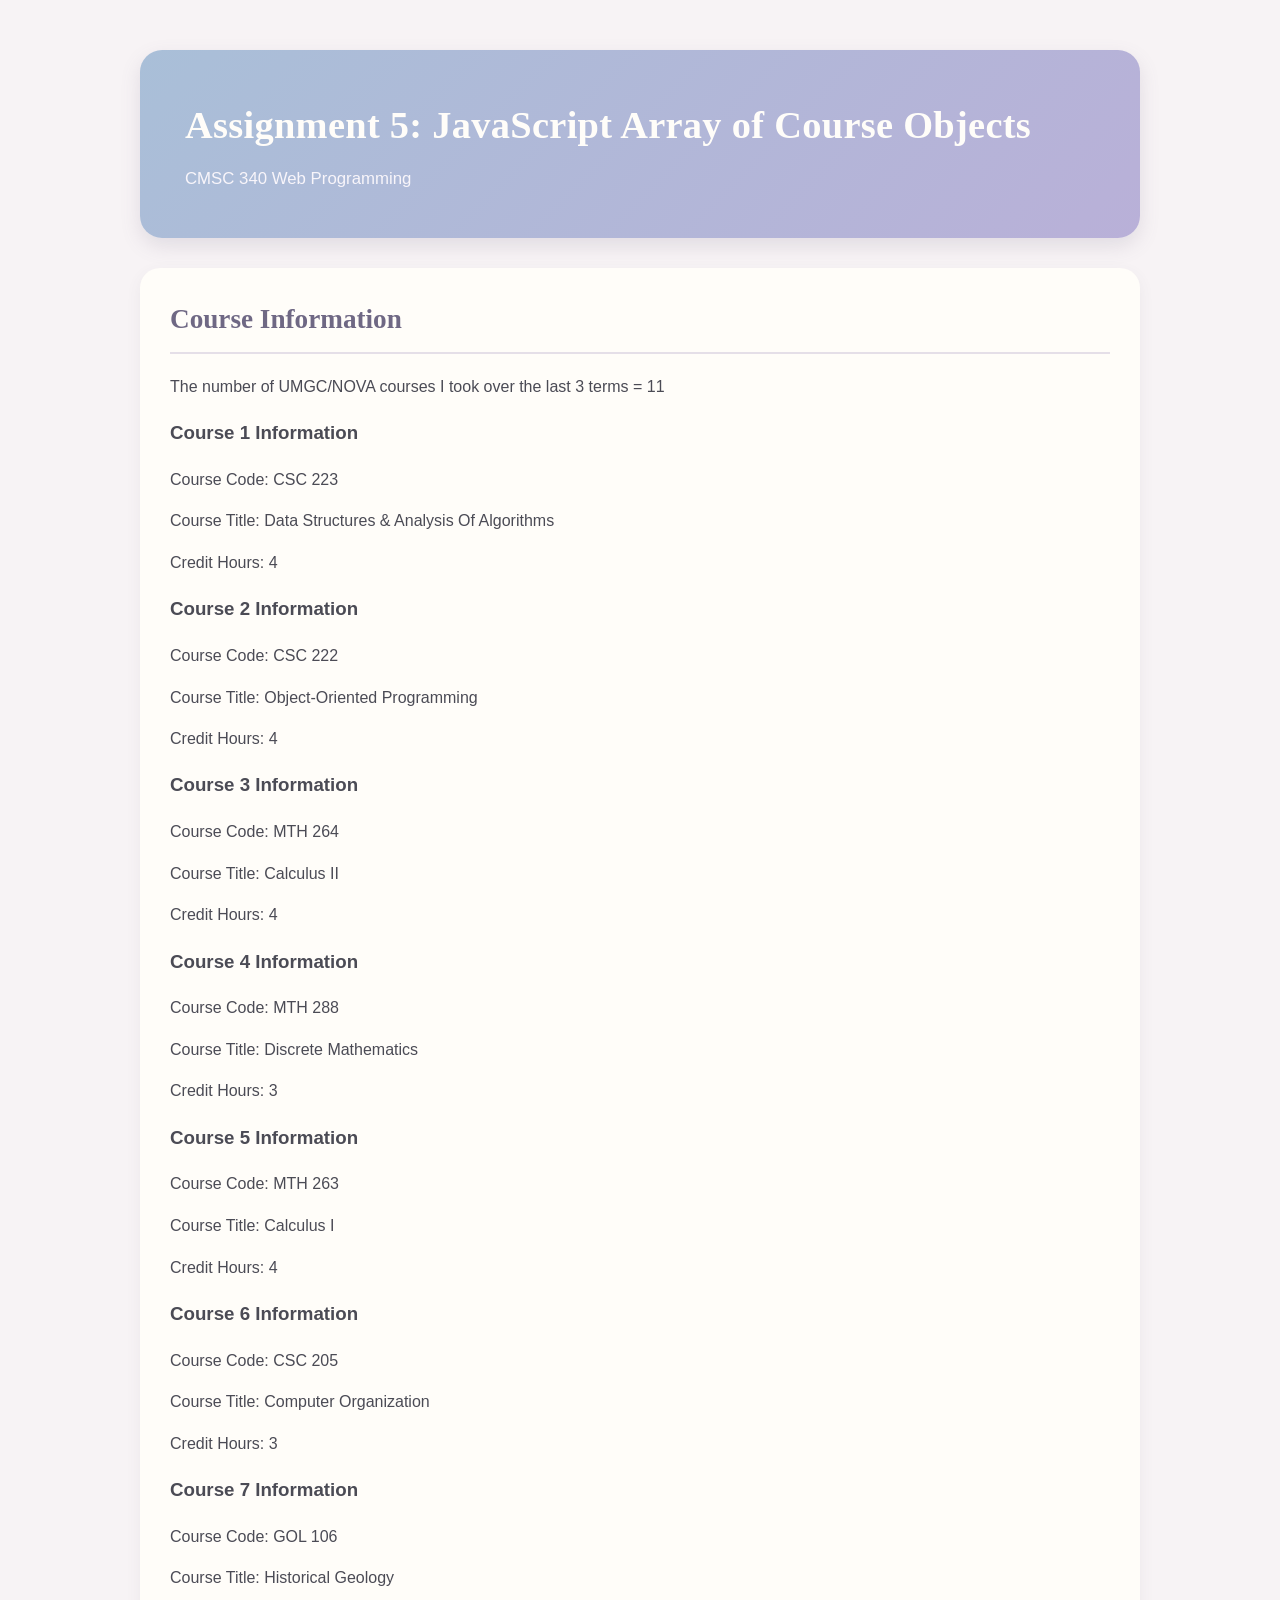
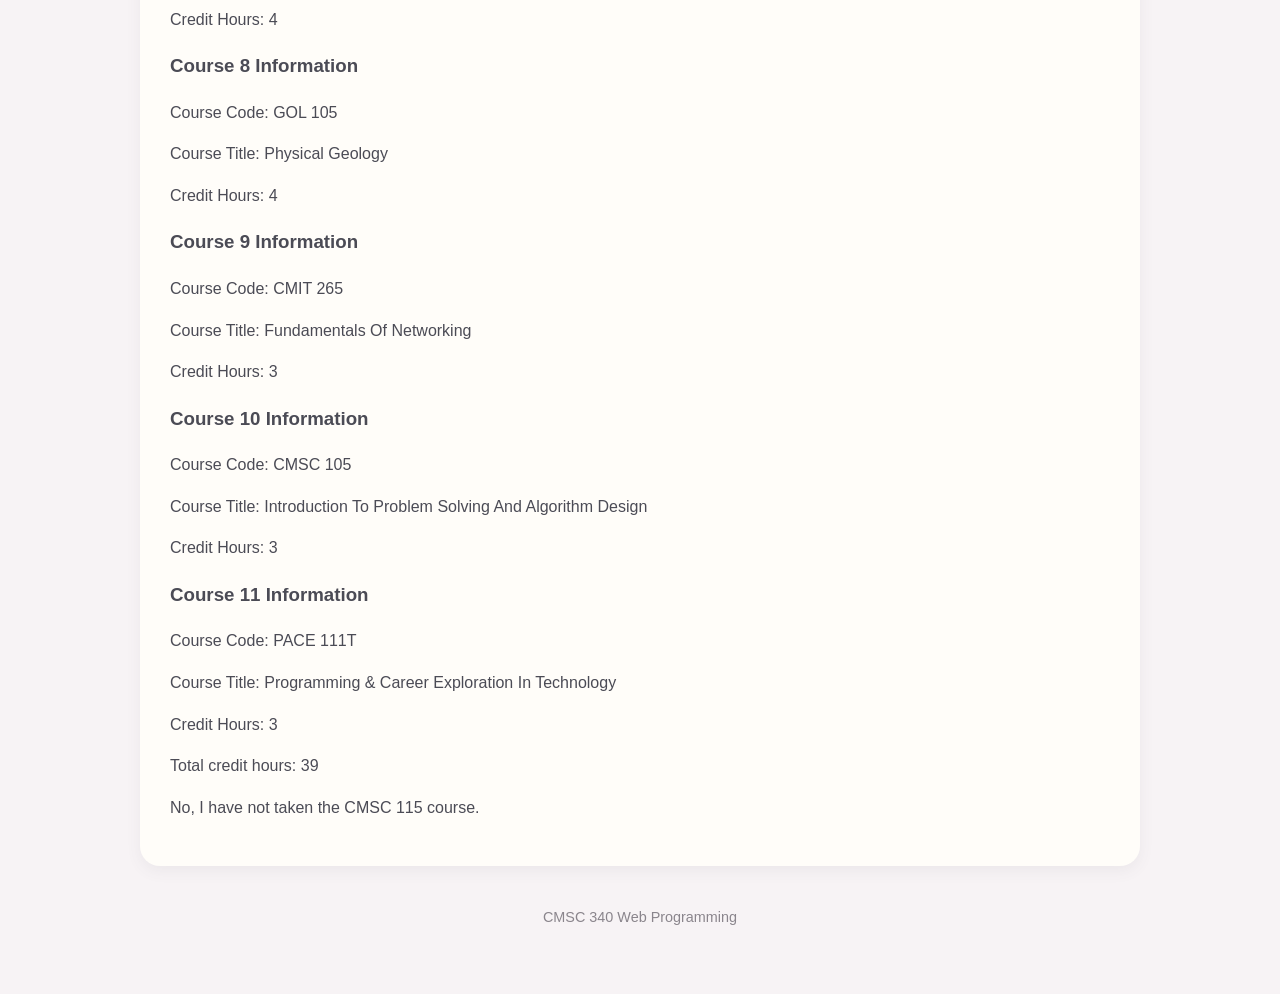
==== assignment5/AssignmentSolution-W6-A1-JacobSupplee.html @ 051f3e11 "Improve Assignment 5 DOM rendering and array methods" ====
<!DOCTYPE html>

<!--
    File Name: AssignmentSolution-W6-A1-JacobSupplee.html
    Assignment: Week 6 Assignment 1
    Version: 1.0
    Author: Jacob Supplee
-->

<html>

<head>
    <title>Assignment 5: JavaScript Array of Course Objects</title>
    <link rel="stylesheet" href="../design.css">
</head>

<body>

    <div class="container">

        <header>
            <h1>Assignment 5: JavaScript Array of Course Objects</h1>
            <p>CMSC 340 Web Programming</p>
        </header>

        <section>
            <h2>Course Information</h2>
            <div id="course-count"></div>
            <div id="course-list"></div>
            <p id="total-credits"></p>
            <p id="cmsc115-result"></p>

            <script>
                // Defines the Course class.
                class Course {
                    constructor(courseCode, courseTitle, creditHours) {
                        this.courseCode = courseCode;
                        this.courseTitle = courseTitle;
                        this.creditHours = creditHours;
                    }

                    // Adds this course's information to the page.
                    renderCourse(container, courseNumber) {
                        const courseHeading = document.createElement("h3");
                        courseHeading.textContent = "Course " + courseNumber + " Information";
                        container.appendChild(courseHeading);

                        const courseCode = document.createElement("p");
                        courseCode.textContent = "Course Code: " + this.courseCode;
                        container.appendChild(courseCode);

                        const courseTitle = document.createElement("p");
                        courseTitle.textContent = "Course Title: " + this.courseTitle;
                        container.appendChild(courseTitle);

                        const creditHours = document.createElement("p");
                        creditHours.textContent = "Credit Hours: " + this.creditHours;
                        container.appendChild(creditHours);
                    }
                }

                // Create an array of course objects.
                const arrayOfCourseObjects = [
                    new Course("CSC 223", "Data Structures & Analysis Of Algorithms", 4),
                    new Course("CSC 222", "Object-Oriented Programming", 4),
                    new Course("MTH 264", "Calculus II", 4),
                    new Course("MTH 288", "Discrete Mathematics", 3),
                    new Course("MTH 263", "Calculus I", 4),
                    new Course("CSC 205", "Computer Organization", 3),
                    new Course("GOL 106", "Historical Geology", 4),
                    new Course("GOL 105", "Physical Geology", 4),
                    new Course("CMIT 265", "Fundamentals Of Networking", 3),
                    new Course("CMSC 105", "Introduction To Problem Solving And Algorithm Design", 3),
                    new Course("PACE 111T", "Programming & Career Exploration In Technology", 3)
                ];

                // Display the number of courses without document.write().
                const courseCount = document.createElement("p");
                courseCount.textContent =
                    "The number of UMGC/NOVA courses I took over the last 3 terms = " +
                    arrayOfCourseObjects.length;
                document.getElementById("course-count").appendChild(courseCount);

                // Render each course into the course list.
                const courseList = document.getElementById("course-list");
                for (let i = 0; i < arrayOfCourseObjects.length; i++) {
                    arrayOfCourseObjects[i].renderCourse(courseList, i + 1);
                }

                // Calculate total credit hours from the course objects.
                const totalCreditHours = arrayOfCourseObjects.reduce(
                    (total, course) => total + course.creditHours,
                    0
                );
                document.getElementById("total-credits").textContent =
                    "Total credit hours: " + totalCreditHours;

                // Check whether any course has the code CMSC 115.
                const cmsc115Taken = arrayOfCourseObjects.some(
                    course => course.courseCode === "CMSC 115"
                );

                document.getElementById("cmsc115-result").textContent = cmsc115Taken
                    ? "Yes, I have taken the CMSC 115 course."
                    : "No, I have not taken the CMSC 115 course.";
            </script>

        </section>

        <footer>
            CMSC 340 Web Programming
        </footer>

    </div>

</body>
</html>
---- design.css ----
/* Page */
body {
    font-family: "Trebuchet MS", Arial, sans-serif;
    background-color: #f7f3f5;
    color: #4b4b55;
    margin: 0;
    line-height: 1.6;
}

/* Main content */
.container {
    width: 85%;
    max-width: 1000px;
    margin: 50px auto;
}

/* Header */
header {
    background: linear-gradient(135deg, #a9bfd8, #b9b0d8);
    color: #fffdf9;
    padding: 45px;
    border-radius: 22px;
    margin-bottom: 30px;
    box-shadow: 0 8px 20px rgba(110, 100, 130, 0.16);
}

    header h1 {
        font-family: Georgia, "Times New Roman", serif;
        font-size: 2.4em;
        margin: 0 0 10px;
        letter-spacing: 0.3px;
    }

    header p {
        color: #f8f5fa;
        font-size: 1.05em;
        margin: 0;
    }

/* Sections */
section {
    background-color: #fffdf9;
    padding: 30px;
    margin-bottom: 25px;
    border-radius: 20px;
    box-shadow: 0 5px 15px rgba(90, 85, 95, 0.07);
}

    section h2 {
        font-family: Georgia, "Times New Roman", serif;
        color: #6f6884;
        font-size: 1.7em;
        margin-top: 0;
        margin-bottom: 20px;
        padding-bottom: 10px;
        border-bottom: 2px solid #e5dfe8;
    }

/* Lists */
ul {
    list-style: none;
    padding: 0;
    margin: 0;
}

li {
    margin-bottom: 12px;
}

/* Links */
a {
    display: block;
    background-color: #f3f0f6;
    color: #667f7b;
    text-decoration: none;
    font-weight: bold;
    padding: 15px 18px;
    border-radius: 12px;
    border: 1px solid #e1dce5;
    transition: all 0.2s ease;
}

    a:hover {
        background-color: #e8e2ee;
        color: #5d6575;
        border-color: #cfc5d9;
        transform: translateX(5px);
        box-shadow: 0 4px 10px rgba(100, 90, 110, 0.08);
    }

/* Footer */
footer {
    text-align: center;
    color: #8a858c;
    padding: 15px;
    font-size: 0.9em;
}

/* Login Page */
.login-box {
    width: 85%;
    max-width: 700px;
    margin: 100px auto;
    padding: 45px;
    background-color: #fffdf9;
    text-align: center;
    border-radius: 22px;
    box-shadow: 0 8px 20px rgba(90, 85, 95, 0.09);
    border: 1px solid #eee8ef;
}

    .login-box h1 {
        font-family: Georgia, "Times New Roman", serif;
        color: #6f6884;
        margin-top: 0;
        margin-bottom: 10px;
    }

    .login-box p {
        color: #718985;
        font-size: 1.1em;
        font-weight: bold;
    }


/* Coursework pages: scoped styles shared by Discussion 2, Discussion 3, and Assignment 1. */
.coursework-page {
    width: min(85%, 1000px);
}

.coursework-page section h2 {
    margin-bottom: 1rem;
}

.profile-grid {
    display: grid;
    grid-template-columns: repeat(2, minmax(0, 1fr));
    gap: 1rem;
}

.profile-card {
    min-width: 0;
    padding: 1.25rem;
    background: #f8f7fb;
    border: 1px solid #e1dce8;
    border-radius: 14px;
}

.profile-card h2 {
    margin: 0 0 1rem;
    color: #6f6884;
    font-family: Georgia, "Times New Roman", serif;
    font-size: 1.35rem;
}

.profile-details {
    display: grid;
    gap: 0.75rem;
    margin: 0;
}

.profile-details > div,
.calculation-result {
    display: flex;
    align-items: baseline;
    justify-content: space-between;
    gap: 1rem;
    padding-bottom: 0.65rem;
    border-bottom: 1px solid #e5dfe8;
}

.profile-details > div:last-child {
    padding-bottom: 0;
    border-bottom: 0;
}

.profile-details dt,
.calculation-result span {
    color: #716c7b;
    font-size: 0.92rem;
    font-weight: 700;
}

.profile-details dd {
    margin: 0;
    text-align: right;
    overflow-wrap: anywhere;
}

.section-intro {
    margin-top: -0.25rem;
    color: #716c7b;
}

.formula {
    margin: 0 0 1.25rem;
    color: #5c5577;
    font-family: Georgia, "Times New Roman", serif;
    font-size: clamp(1.2rem, 3vw, 1.6rem);
    font-weight: 700;
}

.calculation-result {
    padding: 0.9rem 0;
}

.calculation-result strong {
    text-align: right;
    overflow-wrap: anywhere;
}

/* Course rows and totals used by Discussions 6 and 7. */
.course-list {
    overflow: hidden;
    border: 1px solid #e1dce8;
    border-radius: 12px;
}

.course-row {
    display: flex;
    justify-content: space-between;
    gap: 1rem;
    padding: 0.8rem 1rem;
    background: #fffdf9;
    border-bottom: 1px solid #eee8ef;
}

.course-row:nth-child(even) {
    background: #f8f6fa;
}

.course-row:last-child {
    border-bottom: 0;
}

.course-code {
    font-weight: 700;
}

.credit-value {
    color: #667f7b;
    white-space: nowrap;
}

.credit-total {
    display: flex;
    justify-content: space-between;
    align-items: center;
    gap: 1rem;
    margin: 1rem 0 0;
    padding: 1rem;
    color: #4b4b55;
    background: #f0eef6;
    border-radius: 10px;
}

.credit-total strong {
    color: #5c5577;
    font-size: 1.15rem;
}

@media (max-width: 640px) {
    .coursework-page {
        width: 92%;
        margin-top: 1.5rem;
    }

    .coursework-page header {
        padding: 1.5rem;
    }

    .coursework-page header h1 {
        font-size: 1.8rem;
    }

    .coursework-page section {
        padding: 1.25rem;
    }

    .profile-grid {
        grid-template-columns: minmax(0, 1fr);
    }

    .course-row,
    .profile-details > div,
    .calculation-result {
        gap: 0.75rem;
    }
}

/* Discussion 7: interactive course registration page. */
.course-registration label {
    display: block;
    margin-bottom: 0.4rem;
    color: #5c5577;
    font-weight: 700;
}

.course-registration select {
    width: 100%;
    max-width: 420px;
    padding: 0.8rem 0.9rem;
    color: #4b4b55;
    background: #fffdf9;
    border: 1px solid #cfc5d9;
    border-radius: 10px;
    font: inherit;
}

.course-registration select:focus,
.course-registration button:focus-visible {
    outline: 3px solid #a9bfd8;
    outline-offset: 2px;
}

.registration-list {
    display: grid;
    gap: 0.65rem;
}

.registration-row {
    display: flex;
    align-items: center;
    justify-content: space-between;
    gap: 1rem;
    padding: 0.85rem 1rem;
    background: #f8f6fa;
    border: 1px solid #e5dfe8;
    border-radius: 10px;
}

.registration-total {
    margin: 0 0 1rem;
    color: #5c5577;
    font-family: Georgia, "Times New Roman", serif;
    font-size: 1.8rem;
    font-weight: 700;
}

.course-registration button {
    padding: 0.6rem 0.9rem;
    color: #4b4b55;
    background: #f0eef6;
    border: 1px solid #d9d1e2;
    border-radius: 9px;
    font: inherit;
    font-weight: 700;
    cursor: pointer;
}

.course-registration button:hover {
    background: #e5dfef;
}

.course-registration .remove-course {
    color: #7b4f59;
    background: #f8edf0;
    border-color: #ead4da;
    white-space: nowrap;
}

.course-registration .remove-course:hover {
    background: #f1dfe4;
}

.empty-state {
    margin: 0;
    padding: 1rem;
    color: #716c7b;
    background: #f8f6fa;
    border-radius: 10px;
}

@media (max-width: 640px) {
    .registration-row {
        align-items: flex-start;
        flex-direction: column;
    }
}


/* Assignment 2: PHP array of course objects. */
.assignment-two-summary {
    display: grid;
    grid-template-columns: repeat(2, minmax(0, 1fr));
    gap: 1rem;
}

.assignment-two-summary > div {
    display: flex;
    flex-direction: column;
    gap: 0.25rem;
    padding: 1.1rem 1.25rem;
    background: #f0eef6;
    border-radius: 12px;
}

.assignment-two-summary span {
    color: #716c7b;
    font-size: 0.92rem;
    font-weight: 700;
}

.assignment-two-summary strong {
    color: #5c5577;
    font-family: Georgia, "Times New Roman", serif;
    font-size: 1.8rem;
}

.assignment-two-table-wrap {
    width: 100%;
    overflow-x: auto;
    border: 1px solid #e1dce8;
    border-radius: 12px;
}

.assignment-two-table {
    width: 100%;
    border-collapse: collapse;
    text-align: left;
}

.assignment-two-table th,
.assignment-two-table td {
    padding: 0.85rem 1rem;
    border-bottom: 1px solid #eee8ef;
    vertical-align: top;
}

.assignment-two-table th {
    color: #5c5577;
    background: #f0eef6;
    font-size: 0.92rem;
}

.assignment-two-table tbody tr:nth-child(even) {
    background: #f8f6fa;
}

.assignment-two-table tbody tr:last-child td {
    border-bottom: 0;
}

.assignment-two-table th:first-child,
.assignment-two-table td:first-child,
.assignment-two-table th:last-child,
.assignment-two-table td:last-child {
    white-space: nowrap;
}

.assignment-two-answer {
    margin: 0;
    padding: 1rem 1.1rem;
    background: #f8f6fa;
    border-left: 4px solid #a9bfd8;
    border-radius: 0 10px 10px 0;
}

@media (max-width: 640px) {
    .assignment-two-summary {
        grid-template-columns: minmax(0, 1fr);
    }

    .assignment-two-table th,
    .assignment-two-table td {
        padding: 0.7rem;
    }
}


/* Assignment 4: PDO course database page. */
.assignment-four-message {
    margin: 0 0 1.25rem;
    padding: 0.9rem 1rem;
    border: 1px solid transparent;
    border-radius: 10px;
}

.assignment-four-message.success {
    color: #365f50;
    background: #edf6f0;
    border-color: #cfe5d6;
}

.assignment-four-message.error {
    color: #804c56;
    background: #fbf0f1;
    border-color: #edd5d9;
}

.assignment-four-form {
    display: grid;
    gap: 1rem;
}

.assignment-four-field {
    display: grid;
    gap: 0.35rem;
}

.assignment-four-field label {
    color: #5c5577;
    font-weight: 700;
}

.assignment-four-field input {
    width: 100%;
    max-width: 560px;
    box-sizing: border-box;
    padding: 0.75rem 0.85rem;
    color: #4b4b55;
    background: #fffdf9;
    border: 1px solid #cfc5d9;
    border-radius: 9px;
    font: inherit;
}

.assignment-four-field input:focus-visible,
.assignment-four-form button:focus-visible {
    outline: 3px solid #a9bfd8;
    outline-offset: 2px;
}

.assignment-four-form button {
    justify-self: start;
    padding: 0.7rem 1.1rem;
    color: #4b4b55;
    background: #f0eef6;
    border: 1px solid #d9d1e2;
    border-radius: 9px;
    font: inherit;
    font-weight: 700;
    cursor: pointer;
}

.assignment-four-form button:hover {
    background: #e5dfef;
}

.assignment-four-count {
    margin-top: -0.5rem;
    color: #716c7b;
}

.assignment-four-empty {
    margin: 0;
    padding: 1rem;
    color: #716c7b;
    background: #f8f6fa;
    border-radius: 10px;
}

.assignment-four-table-wrap {
    width: 100%;
    overflow-x: auto;
    border: 1px solid #e1dce8;
    border-radius: 12px;
}

.assignment-four-table {
    width: 100%;
    border-collapse: collapse;
    text-align: left;
}

.assignment-four-table th,
.assignment-four-table td {
    padding: 0.85rem 1rem;
    border-bottom: 1px solid #eee8ef;
    vertical-align: top;
}

.assignment-four-table thead th {
    color: #5c5577;
    background: #f0eef6;
}

.assignment-four-table tbody tr:nth-child(even) {
    background: #f8f6fa;
}

.assignment-four-table tbody tr:last-child td {
    border-bottom: 1px solid #eee8ef;
}

.assignment-four-table tfoot th,
.assignment-four-table tfoot td {
    color: #5c5577;
    background: #f0eef6;
    font-weight: 700;
    border-bottom: 0;
}

@media (max-width: 640px) {
    .assignment-four-table th,
    .assignment-four-table td {
        padding: 0.7rem;
    }
}
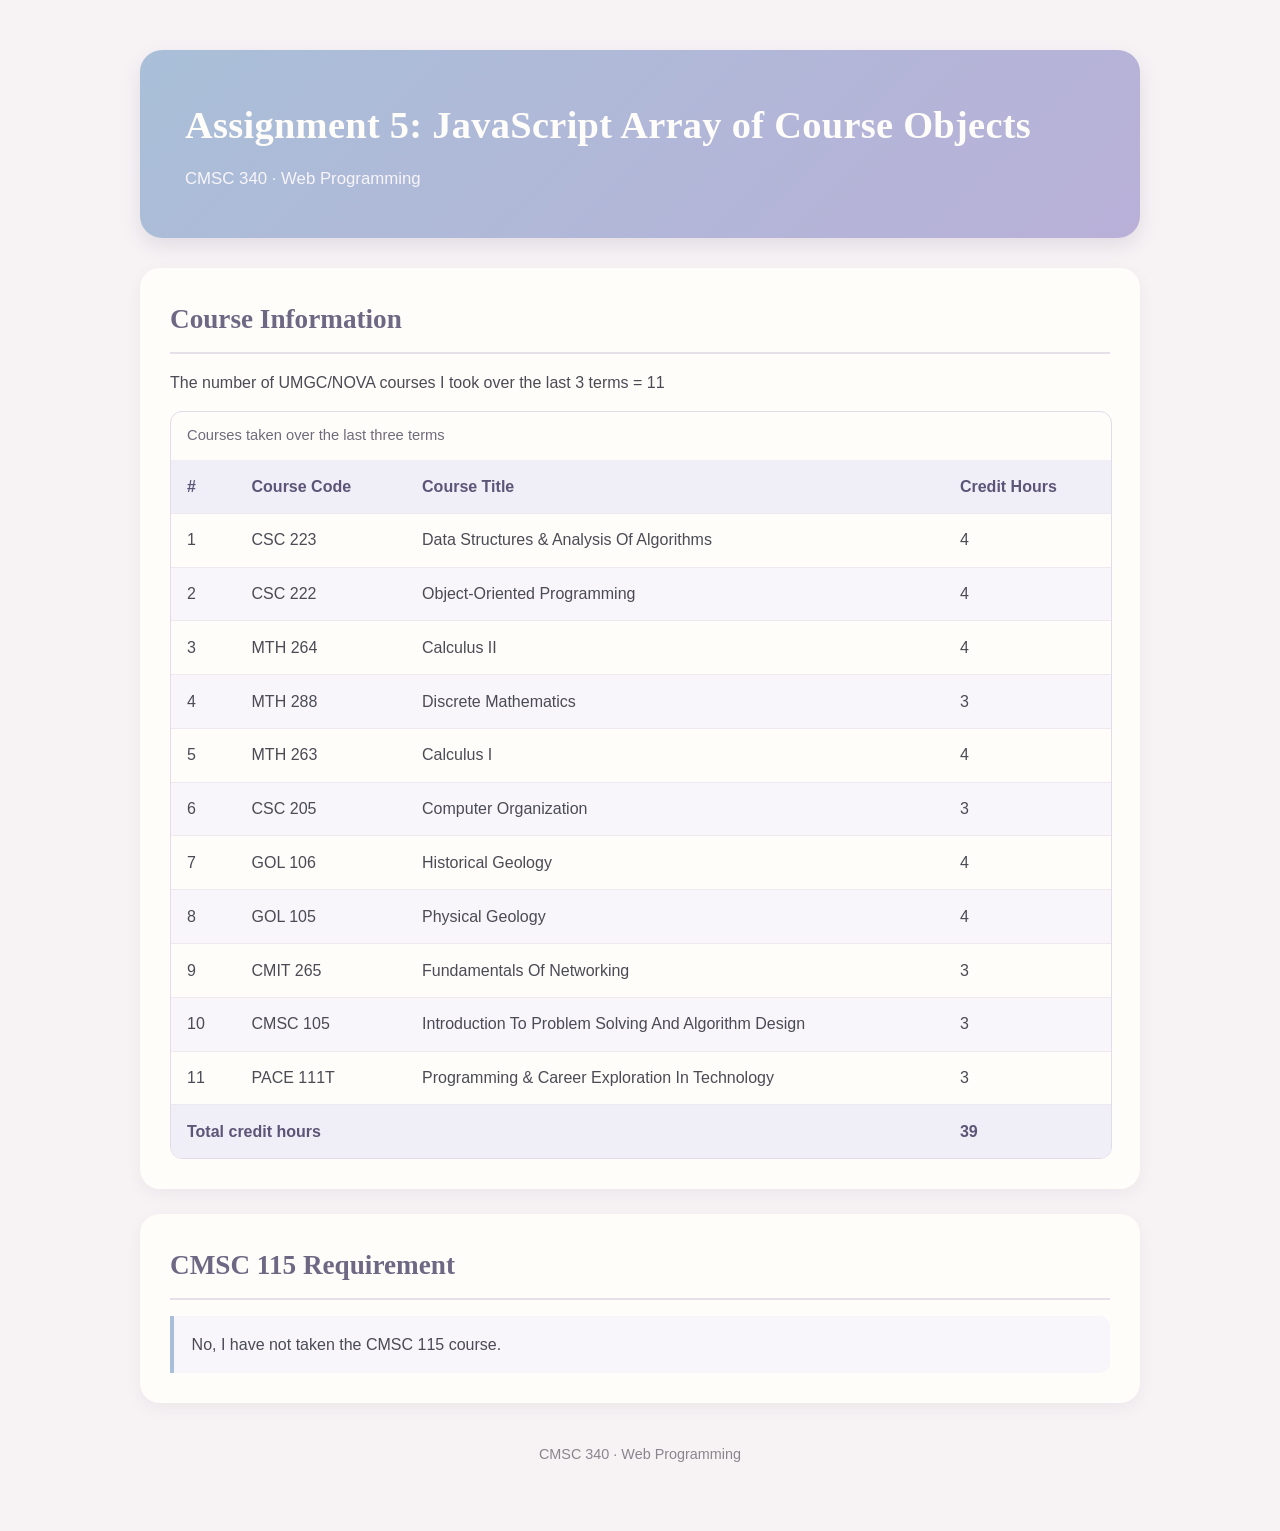
==== commit 97830f75: "Polish Assignment 5 table and page structure" ====
--- a/assignment5/AssignmentSolution-W6-A1-JacobSupplee.html
+++ b/assignment5/AssignmentSolution-W6-A1-JacobSupplee.html
@@ -1,117 +1,58 @@
 <!DOCTYPE html>
-
 <!--
     File Name: AssignmentSolution-W6-A1-JacobSupplee.html
     Assignment: Week 6 Assignment 1
-    Version: 1.0
     Author: Jacob Supplee
 -->
-
-<html>
-
+<html lang="en">
 <head>
+    <meta charset="UTF-8">
+    <meta name="viewport" content="width=device-width, initial-scale=1">
     <title>Assignment 5: JavaScript Array of Course Objects</title>
     <link rel="stylesheet" href="../design.css">
+    <script src="courseObjects.js" defer></script>
 </head>
-
 <body>
-
-    <div class="container">
-
+    <main class="container coursework-page assignment-five">
         <header>
             <h1>Assignment 5: JavaScript Array of Course Objects</h1>
-            <p>CMSC 340 Web Programming</p>
+            <p>CMSC 340 · Web Programming</p>
         </header>
 
         <section>
             <h2>Course Information</h2>
-            <div id="course-count"></div>
-            <div id="course-list"></div>
-            <p id="total-credits"></p>
-            <p id="cmsc115-result"></p>
+            <p id="course-count" aria-live="polite"></p>
 
-            <script>
-                // Defines the Course class.
-                class Course {
-                    constructor(courseCode, courseTitle, creditHours) {
-                        this.courseCode = courseCode;
-                        this.courseTitle = courseTitle;
-                        this.creditHours = creditHours;
-                    }
-
-                    // Adds this course's information to the page.
-                    renderCourse(container, courseNumber) {
-                        const courseHeading = document.createElement("h3");
-                        courseHeading.textContent = "Course " + courseNumber + " Information";
-                        container.appendChild(courseHeading);
-
-                        const courseCode = document.createElement("p");
-                        courseCode.textContent = "Course Code: " + this.courseCode;
-                        container.appendChild(courseCode);
-
-                        const courseTitle = document.createElement("p");
-                        courseTitle.textContent = "Course Title: " + this.courseTitle;
-                        container.appendChild(courseTitle);
-
-                        const creditHours = document.createElement("p");
-                        creditHours.textContent = "Credit Hours: " + this.creditHours;
-                        container.appendChild(creditHours);
-                    }
-                }
-
-                // Create an array of course objects.
-                const arrayOfCourseObjects = [
-                    new Course("CSC 223", "Data Structures & Analysis Of Algorithms", 4),
-                    new Course("CSC 222", "Object-Oriented Programming", 4),
-                    new Course("MTH 264", "Calculus II", 4),
-                    new Course("MTH 288", "Discrete Mathematics", 3),
-                    new Course("MTH 263", "Calculus I", 4),
-                    new Course("CSC 205", "Computer Organization", 3),
-                    new Course("GOL 106", "Historical Geology", 4),
-                    new Course("GOL 105", "Physical Geology", 4),
-                    new Course("CMIT 265", "Fundamentals Of Networking", 3),
-                    new Course("CMSC 105", "Introduction To Problem Solving And Algorithm Design", 3),
-                    new Course("PACE 111T", "Programming & Career Exploration In Technology", 3)
-                ];
-
-                // Display the number of courses without document.write().
-                const courseCount = document.createElement("p");
-                courseCount.textContent =
-                    "The number of UMGC/NOVA courses I took over the last 3 terms = " +
-                    arrayOfCourseObjects.length;
-                document.getElementById("course-count").appendChild(courseCount);
-
-                // Render each course into the course list.
-                const courseList = document.getElementById("course-list");
-                for (let i = 0; i < arrayOfCourseObjects.length; i++) {
-                    arrayOfCourseObjects[i].renderCourse(courseList, i + 1);
-                }
-
-                // Calculate total credit hours from the course objects.
-                const totalCreditHours = arrayOfCourseObjects.reduce(
-                    (total, course) => total + course.creditHours,
-                    0
-                );
-                document.getElementById("total-credits").textContent =
-                    "Total credit hours: " + totalCreditHours;
-
-                // Check whether any course has the code CMSC 115.
-                const cmsc115Taken = arrayOfCourseObjects.some(
-                    course => course.courseCode === "CMSC 115"
-                );
-
-                document.getElementById("cmsc115-result").textContent = cmsc115Taken
-                    ? "Yes, I have taken the CMSC 115 course."
-                    : "No, I have not taken the CMSC 115 course.";
-            </script>
-
+            <div class="assignment-five-table-wrap">
+                <table class="assignment-five-table">
+                    <caption>Courses taken over the last three terms</caption>
+                    <thead>
+                        <tr>
+                            <th scope="col">#</th>
+                            <th scope="col">Course Code</th>
+                            <th scope="col">Course Title</th>
+                            <th scope="col">Credit Hours</th>
+                        </tr>
+                    </thead>
+                    <tbody id="course-table-body">
+                        <!-- JavaScript adds course rows here. -->
+                    </tbody>
+                    <tfoot>
+                        <tr>
+                            <th scope="row" colspan="3">Total credit hours</th>
+                            <td id="total-credits">Calculating...</td>
+                        </tr>
+                    </tfoot>
+                </table>
+            </div>
         </section>
 
-        <footer>
-            CMSC 340 Web Programming
-        </footer>
+        <section>
+            <h2>CMSC 115 Requirement</h2>
+            <p id="cmsc115-result" aria-live="polite">Checking course list...</p>
+        </section>
 
-    </div>
-
+        <footer>CMSC 340 · Web Programming</footer>
+    </main>
 </body>
 </html>
--- a/design.css
+++ b/design.css
@@ -597,3 +597,71 @@
         padding: 0.7rem;
     }
 }
+
+
+/* Assignment 5: JavaScript course object table. */
+.assignment-five-table-wrap {
+    width: 100%;
+    overflow-x: auto;
+    border: 1px solid #e1dce8;
+    border-radius: 12px;
+}
+
+.assignment-five-table {
+    width: 100%;
+    border-collapse: collapse;
+    text-align: left;
+}
+
+.assignment-five-table caption {
+    padding: 0.75rem 1rem;
+    color: #716c7b;
+    text-align: left;
+    font-size: 0.92rem;
+}
+
+.assignment-five-table th,
+.assignment-five-table td {
+    padding: 0.85rem 1rem;
+    border-bottom: 1px solid #eee8ef;
+    vertical-align: top;
+}
+
+.assignment-five-table thead th {
+    color: #5c5577;
+    background: #f0eef6;
+}
+
+.assignment-five-table tbody tr:nth-child(even) {
+    background: #f8f6fa;
+}
+
+.assignment-five-table tfoot th,
+.assignment-five-table tfoot td {
+    color: #5c5577;
+    background: #f0eef6;
+    font-weight: 700;
+    border-bottom: 0;
+}
+
+.assignment-five-table th:first-child,
+.assignment-five-table td:first-child,
+.assignment-five-table th:last-child,
+.assignment-five-table td:last-child {
+    white-space: nowrap;
+}
+
+#cmsc115-result {
+    margin: 0;
+    padding: 1rem 1.1rem;
+    background: #f8f6fa;
+    border-left: 4px solid #a9bfd8;
+    border-radius: 0 10px 10px 0;
+}
+
+@media (max-width: 640px) {
+    .assignment-five-table th,
+    .assignment-five-table td {
+        padding: 0.7rem;
+    }
+}
